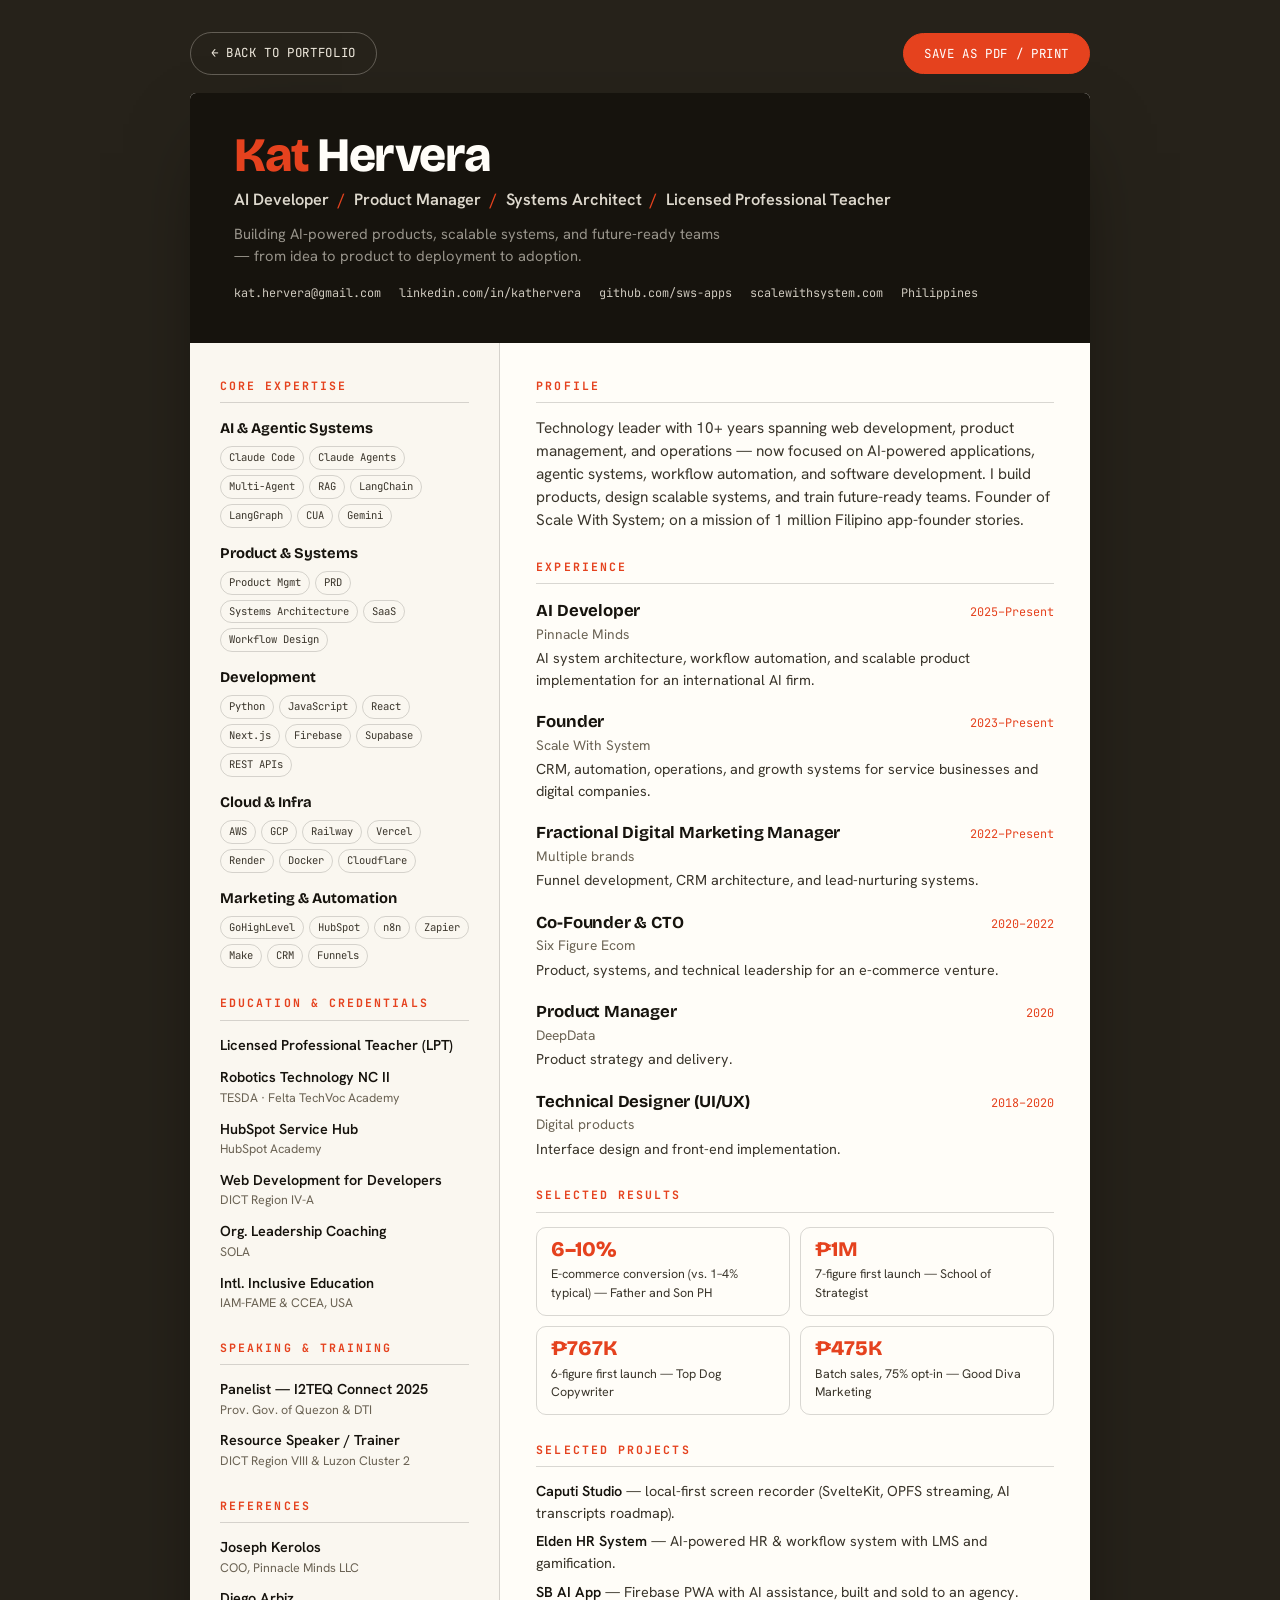
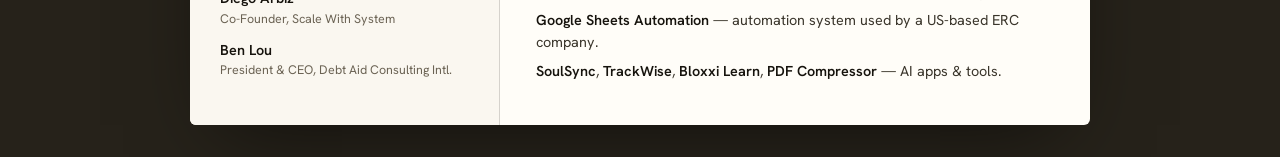
==== resume.html @ 1b1add08 "Add print-ready résumé page and hero download button New self-contained resume.html (matched to the " ====
<!DOCTYPE html>
<html lang="en">
<head>
<meta charset="UTF-8" />
<meta name="viewport" content="width=device-width, initial-scale=1.0" />
<title>Kat Hervera — Résumé</title>
<meta name="description" content="Résumé of Kat Hervera — AI Developer, Product Manager, Systems Architect, and Licensed Professional Teacher." />
<link rel="icon" href="data:image/svg+xml,<svg xmlns='http://www.w3.org/2000/svg' viewBox='0 0 100 100'><rect width='100' height='100' fill='%2316130d'/><text x='50' y='68' font-family='Georgia,serif' font-size='58' font-weight='700' fill='%23e5421e' text-anchor='middle'>K</text></svg>" />
<link rel="preconnect" href="https://fonts.googleapis.com" />
<link rel="preconnect" href="https://fonts.gstatic.com" crossorigin />
<link href="https://fonts.googleapis.com/css2?family=Bricolage+Grotesque:opsz,wght@12..96,600;12..96,700;12..96,800&family=Hanken+Grotesk:wght@400;500;600;700&family=JetBrains+Mono:wght@400;500&display=swap" rel="stylesheet" />
<style>
:root{
  --paper:#fffdf8;--ink:#16130d;--ink-2:#3a352b;--ink-3:#6b6354;
  --accent:#e5421e;--line:rgba(22,19,13,.16);
  --display:"Bricolage Grotesque",sans-serif;--body:"Hanken Grotesk",-apple-system,sans-serif;--mono:"JetBrains Mono",ui-monospace,monospace;
}
*{box-sizing:border-box;margin:0;padding:0}
body{background:#26221a;font-family:var(--body);color:var(--ink);line-height:1.5;-webkit-font-smoothing:antialiased;padding:32px 16px}
a{color:inherit;text-decoration:none}

/* toolbar (screen only) */
.bar{max-width:900px;margin:0 auto 18px;display:flex;justify-content:space-between;align-items:center;gap:12px}
.bar a,.bar button{font-family:var(--mono);font-size:.78rem;letter-spacing:.05em;text-transform:uppercase;border-radius:100px;padding:11px 20px;cursor:pointer;border:1px solid rgba(239,233,221,.3);background:transparent;color:#efe9dd;transition:.25s}
.bar a:hover{background:rgba(239,233,221,.1)}
.bar .dl{background:var(--accent);border-color:var(--accent);color:#fff}
.bar .dl:hover{background:#ff4d24}

/* sheet */
.sheet{max-width:900px;margin:0 auto;background:var(--paper);border-radius:6px;overflow:hidden;box-shadow:0 30px 80px -30px rgba(0,0,0,.6)}
.head{background:var(--ink);color:var(--paper);padding:40px 44px}
.head__name{font-family:var(--display);font-weight:800;font-size:3rem;letter-spacing:-.03em;line-height:.95}
.head__name .a{color:var(--accent)}
.head__roles{font-family:var(--body);font-weight:600;margin-top:10px;color:rgba(239,233,221,.92);font-size:1.02rem}
.head__roles i{color:var(--accent);font-style:normal;padding:0 .3em}
.head__tag{margin-top:10px;color:rgba(239,233,221,.6);font-size:.92rem;max-width:62ch}
.head__contact{display:flex;flex-wrap:wrap;gap:6px 18px;margin-top:18px;font-family:var(--mono);font-size:.74rem;color:rgba(239,233,221,.85)}
.head__contact a:hover{color:var(--accent)}

.cols{display:grid;grid-template-columns:1fr 1.9fr;gap:0}
.side{padding:34px 30px;border-right:1px solid var(--line);background:#faf7f0}
.main{padding:34px 36px}
.sec{margin-bottom:26px}
.sec:last-child{margin-bottom:0}
.sec__h{font-family:var(--mono);font-size:.72rem;letter-spacing:.18em;text-transform:uppercase;color:var(--accent);margin-bottom:14px;padding-bottom:8px;border-bottom:1px solid var(--line)}
.profile{color:var(--ink-2);font-size:.96rem}

.grp{margin-bottom:14px}
.grp__t{font-family:var(--display);font-weight:700;font-size:.92rem;margin-bottom:7px}
.chips{display:flex;flex-wrap:wrap;gap:5px}
.chips span{font-family:var(--mono);font-size:.66rem;border:1px solid var(--line);border-radius:100px;padding:3px 8px;color:var(--ink-2)}

.cred{margin-bottom:11px}
.cred__t{font-weight:600;font-size:.9rem}
.cred__s{font-size:.78rem;color:var(--ink-3)}

.job{margin-bottom:18px;position:relative}
.job:last-child{margin-bottom:0}
.job__top{display:flex;justify-content:space-between;align-items:baseline;gap:10px}
.job__role{font-family:var(--display);font-weight:700;font-size:1.05rem;letter-spacing:-.01em}
.job__yr{font-family:var(--mono);font-size:.74rem;color:var(--accent);white-space:nowrap}
.job__org{font-size:.86rem;color:var(--ink-3);margin-bottom:4px}
.job__d{font-size:.9rem;color:var(--ink-2)}

.results{display:grid;grid-template-columns:1fr 1fr;gap:10px}
.res{border:1px solid var(--line);border-radius:10px;padding:12px 14px}
.res__n{font-family:var(--display);font-weight:800;font-size:1.3rem;color:var(--accent);line-height:1}
.res__l{font-size:.78rem;color:var(--ink-2);margin-top:5px}

.proj{font-size:.9rem;color:var(--ink-2);margin-bottom:7px}
.proj b{color:var(--ink);font-weight:600}

@media(max-width:720px){
  .cols{grid-template-columns:1fr}
  .side{border-right:none;border-bottom:1px solid var(--line)}
  .head__name{font-size:2.3rem}
}

@media print{
  @page{size:A4;margin:12mm}
  body{background:#fff;padding:0}
  .bar{display:none}
  .sheet{max-width:none;box-shadow:none;border-radius:0}
  .head{padding:0 0 18px}
  .head,.side,.main,.res,.chips span,.sec__h,.head__name .a,.res__n,.job__yr,.head__roles i{-webkit-print-color-adjust:exact;print-color-adjust:exact}
  .head{background:#fff;color:var(--ink)}
  .head__name .a{color:var(--accent)}
  .head__roles{color:var(--ink)}
  .head__tag{color:var(--ink-2)}
  .head__contact{color:var(--ink-2)}
  .cols{grid-template-columns:1fr 1.9fr;gap:0}
  .side{background:#fff;padding:18px 18px 0 0;border-right:1px solid var(--line)}
  .main{padding:18px 0 0 22px}
  .job,.grp,.cred,.sec{break-inside:avoid}
}
</style>
</head>
<body>

<div class="bar">
  <a href="index.html">← Back to portfolio</a>
  <button class="dl" onclick="window.print()">Save as PDF / Print</button>
</div>

<div class="sheet">
  <header class="head">
    <h1 class="head__name"><span class="a">Kat</span> Hervera</h1>
    <p class="head__roles">AI Developer <i>/</i> Product Manager <i>/</i> Systems Architect <i>/</i> Licensed Professional Teacher</p>
    <p class="head__tag">Building AI-powered products, scalable systems, and future-ready teams — from idea to product to deployment to adoption.</p>
    <div class="head__contact">
      <a href="mailto:kat.hervera@gmail.com">kat.hervera@gmail.com</a>
      <a href="https://www.linkedin.com/in/kathervera/">linkedin.com/in/kathervera</a>
      <a href="https://github.com/sws-apps">github.com/sws-apps</a>
      <a href="https://www.scalewithsystem.com/">scalewithsystem.com</a>
      <span>Philippines</span>
    </div>
  </header>

  <div class="cols">
    <aside class="side">
      <div class="sec">
        <h2 class="sec__h">Core Expertise</h2>
        <div class="grp"><div class="grp__t">AI &amp; Agentic Systems</div><div class="chips"><span>Claude Code</span><span>Claude Agents</span><span>Multi-Agent</span><span>RAG</span><span>LangChain</span><span>LangGraph</span><span>CUA</span><span>Gemini</span></div></div>
        <div class="grp"><div class="grp__t">Product &amp; Systems</div><div class="chips"><span>Product Mgmt</span><span>PRD</span><span>Systems Architecture</span><span>SaaS</span><span>Workflow Design</span></div></div>
        <div class="grp"><div class="grp__t">Development</div><div class="chips"><span>Python</span><span>JavaScript</span><span>React</span><span>Next.js</span><span>Firebase</span><span>Supabase</span><span>REST APIs</span></div></div>
        <div class="grp"><div class="grp__t">Cloud &amp; Infra</div><div class="chips"><span>AWS</span><span>GCP</span><span>Railway</span><span>Vercel</span><span>Render</span><span>Docker</span><span>Cloudflare</span></div></div>
        <div class="grp"><div class="grp__t">Marketing &amp; Automation</div><div class="chips"><span>GoHighLevel</span><span>HubSpot</span><span>n8n</span><span>Zapier</span><span>Make</span><span>CRM</span><span>Funnels</span></div></div>
      </div>
      <div class="sec">
        <h2 class="sec__h">Education &amp; Credentials</h2>
        <div class="cred"><div class="cred__t">Licensed Professional Teacher (LPT)</div></div>
        <div class="cred"><div class="cred__t">Robotics Technology NC II</div><div class="cred__s">TESDA · Felta TechVoc Academy</div></div>
        <div class="cred"><div class="cred__t">HubSpot Service Hub</div><div class="cred__s">HubSpot Academy</div></div>
        <div class="cred"><div class="cred__t">Web Development for Developers</div><div class="cred__s">DICT Region IV-A</div></div>
        <div class="cred"><div class="cred__t">Org. Leadership Coaching</div><div class="cred__s">SOLA</div></div>
        <div class="cred"><div class="cred__t">Intl. Inclusive Education</div><div class="cred__s">IAM-FAME &amp; CCEA, USA</div></div>
      </div>
      <div class="sec">
        <h2 class="sec__h">Speaking &amp; Training</h2>
        <div class="cred"><div class="cred__t">Panelist — I2TEQ Connect 2025</div><div class="cred__s">Prov. Gov. of Quezon &amp; DTI</div></div>
        <div class="cred"><div class="cred__t">Resource Speaker / Trainer</div><div class="cred__s">DICT Region VIII &amp; Luzon Cluster 2</div></div>
      </div>
      <div class="sec">
        <h2 class="sec__h">References</h2>
        <div class="cred"><div class="cred__t">Joseph Kerolos</div><div class="cred__s">COO, Pinnacle Minds LLC</div></div>
        <div class="cred"><div class="cred__t">Diego Arbiz</div><div class="cred__s">Co-Founder, Scale With System</div></div>
        <div class="cred"><div class="cred__t">Ben Lou</div><div class="cred__s">President &amp; CEO, Debt Aid Consulting Intl.</div></div>
      </div>
    </aside>

    <main class="main">
      <div class="sec">
        <h2 class="sec__h">Profile</h2>
        <p class="profile">Technology leader with 10+ years spanning web development, product management, and operations — now focused on AI-powered applications, agentic systems, workflow automation, and software development. I build products, design scalable systems, and train future-ready teams. Founder of Scale With System; on a mission of 1 million Filipino app-founder stories.</p>
      </div>
      <div class="sec">
        <h2 class="sec__h">Experience</h2>
        <div class="job"><div class="job__top"><span class="job__role">AI Developer</span><span class="job__yr">2025–Present</span></div><div class="job__org">Pinnacle Minds</div><p class="job__d">AI system architecture, workflow automation, and scalable product implementation for an international AI firm.</p></div>
        <div class="job"><div class="job__top"><span class="job__role">Founder</span><span class="job__yr">2023–Present</span></div><div class="job__org">Scale With System</div><p class="job__d">CRM, automation, operations, and growth systems for service businesses and digital companies.</p></div>
        <div class="job"><div class="job__top"><span class="job__role">Fractional Digital Marketing Manager</span><span class="job__yr">2022–Present</span></div><div class="job__org">Multiple brands</div><p class="job__d">Funnel development, CRM architecture, and lead-nurturing systems.</p></div>
        <div class="job"><div class="job__top"><span class="job__role">Co-Founder &amp; CTO</span><span class="job__yr">2020–2022</span></div><div class="job__org">Six Figure Ecom</div><p class="job__d">Product, systems, and technical leadership for an e-commerce venture.</p></div>
        <div class="job"><div class="job__top"><span class="job__role">Product Manager</span><span class="job__yr">2020</span></div><div class="job__org">DeepData</div><p class="job__d">Product strategy and delivery.</p></div>
        <div class="job"><div class="job__top"><span class="job__role">Technical Designer (UI/UX)</span><span class="job__yr">2018–2020</span></div><div class="job__org">Digital products</div><p class="job__d">Interface design and front-end implementation.</p></div>
      </div>
      <div class="sec">
        <h2 class="sec__h">Selected Results</h2>
        <div class="results">
          <div class="res"><div class="res__n">6–10%</div><div class="res__l">E-commerce conversion (vs. 1–4% typical) — Father and Son PH</div></div>
          <div class="res"><div class="res__n">₱1M</div><div class="res__l">7-figure first launch — School of Strategist</div></div>
          <div class="res"><div class="res__n">₱767K</div><div class="res__l">6-figure first launch — Top Dog Copywriter</div></div>
          <div class="res"><div class="res__n">₱475K</div><div class="res__l">Batch sales, 75% opt-in — Good Diva Marketing</div></div>
        </div>
      </div>
      <div class="sec">
        <h2 class="sec__h">Selected Projects</h2>
        <p class="proj"><b>Caputi Studio</b> — local-first screen recorder (SvelteKit, OPFS streaming, AI transcripts roadmap).</p>
        <p class="proj"><b>Elden HR System</b> — AI-powered HR &amp; workflow system with LMS and gamification.</p>
        <p class="proj"><b>SB AI App</b> — Firebase PWA with AI assistance, built and sold to an agency.</p>
        <p class="proj"><b>Google Sheets Automation</b> — automation system used by a US-based ERC company.</p>
        <p class="proj"><b>SoulSync</b>, <b>TrackWise</b>, <b>Bloxxi Learn</b>, <b>PDF Compressor</b> — AI apps &amp; tools.</p>
      </div>
    </main>
  </div>
</div>

</body>
</html>
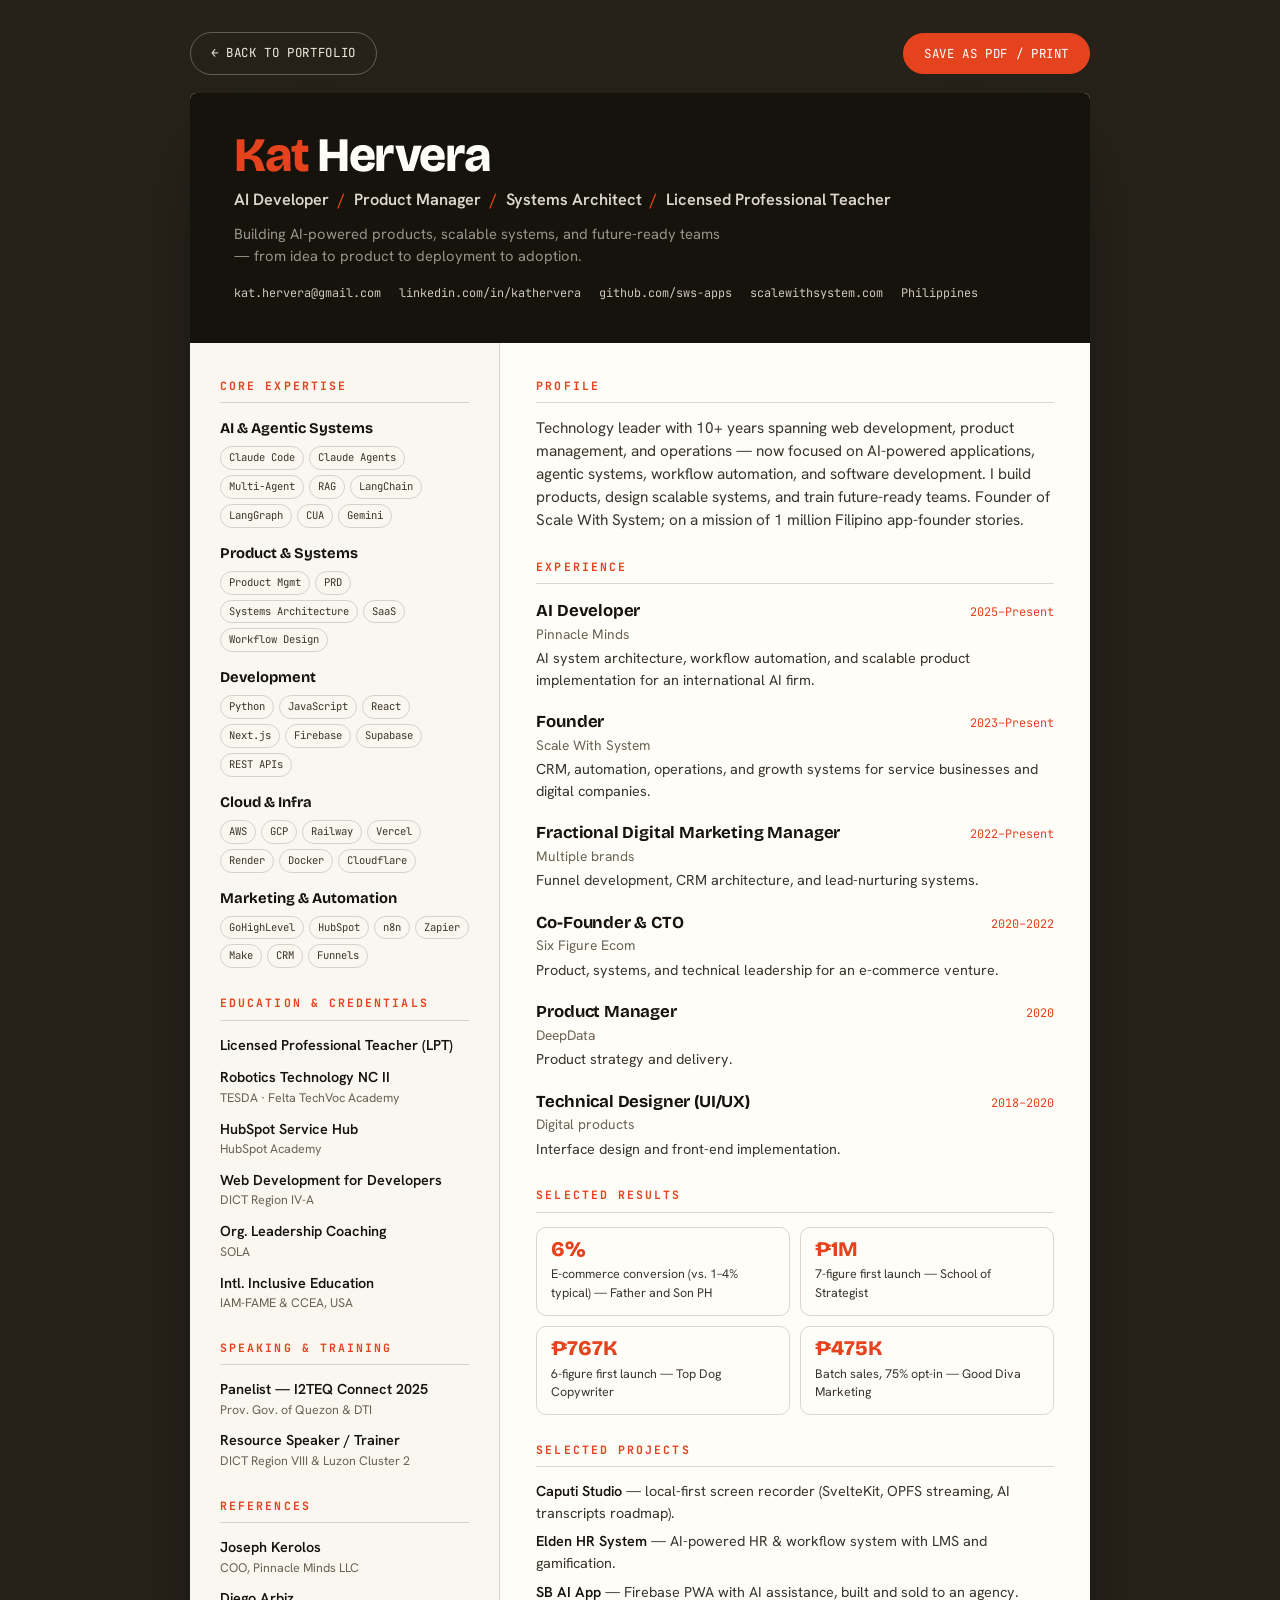
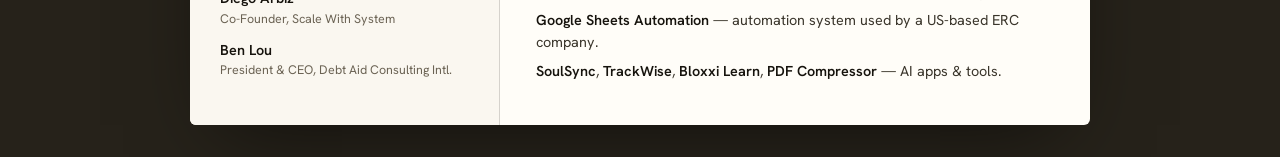
==== commit 80ad909d: "Fix case-study mockups & metrics - Correct mismatched client images: Good Diva now uses its sales pa" ====
--- a/resume.html
+++ b/resume.html
@@ -165,7 +165,7 @@
       <div class="sec">
         <h2 class="sec__h">Selected Results</h2>
         <div class="results">
-          <div class="res"><div class="res__n">6–10%</div><div class="res__l">E-commerce conversion (vs. 1–4% typical) — Father and Son PH</div></div>
+          <div class="res"><div class="res__n">6%</div><div class="res__l">E-commerce conversion (vs. 1–4% typical) — Father and Son PH</div></div>
           <div class="res"><div class="res__n">₱1M</div><div class="res__l">7-figure first launch — School of Strategist</div></div>
           <div class="res"><div class="res__n">₱767K</div><div class="res__l">6-figure first launch — Top Dog Copywriter</div></div>
           <div class="res"><div class="res__n">₱475K</div><div class="res__l">Batch sales, 75% opt-in — Good Diva Marketing</div></div>
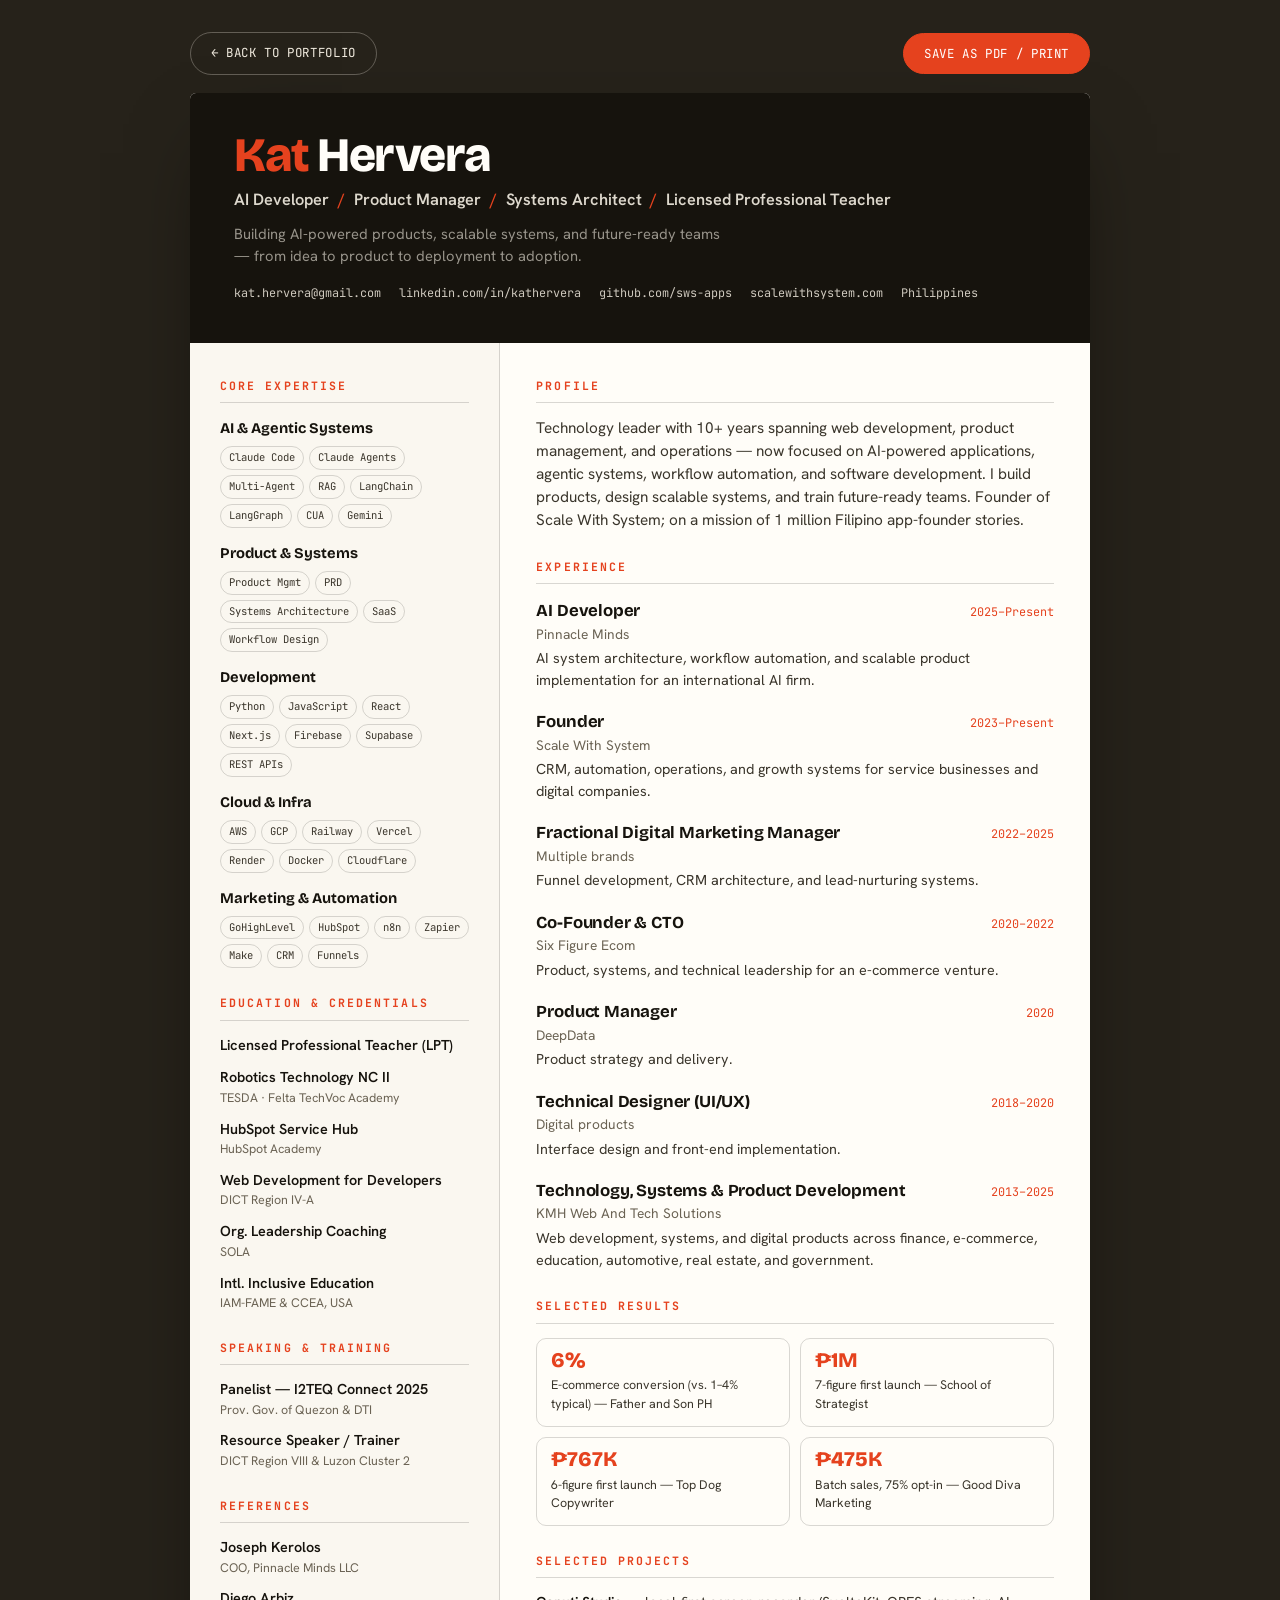
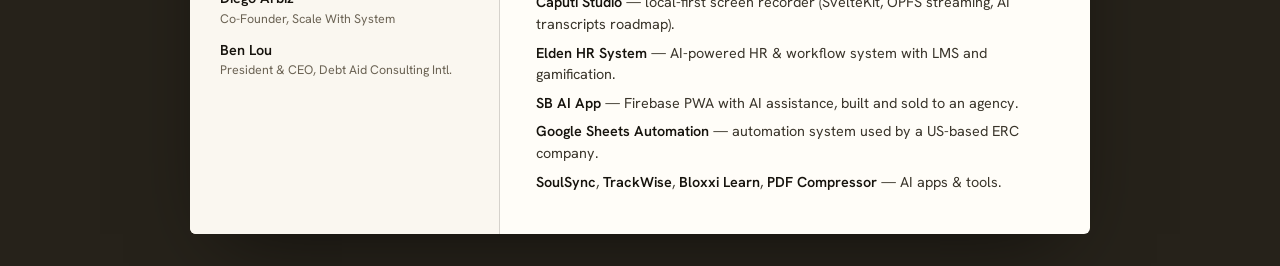
==== commit d1124501: "Update experience dates and add KMH company - Fractional Digital Marketing Manager now ends 2025 - 2" ====
--- a/resume.html
+++ b/resume.html
@@ -157,10 +157,11 @@
         <h2 class="sec__h">Experience</h2>
         <div class="job"><div class="job__top"><span class="job__role">AI Developer</span><span class="job__yr">2025–Present</span></div><div class="job__org">Pinnacle Minds</div><p class="job__d">AI system architecture, workflow automation, and scalable product implementation for an international AI firm.</p></div>
         <div class="job"><div class="job__top"><span class="job__role">Founder</span><span class="job__yr">2023–Present</span></div><div class="job__org">Scale With System</div><p class="job__d">CRM, automation, operations, and growth systems for service businesses and digital companies.</p></div>
-        <div class="job"><div class="job__top"><span class="job__role">Fractional Digital Marketing Manager</span><span class="job__yr">2022–Present</span></div><div class="job__org">Multiple brands</div><p class="job__d">Funnel development, CRM architecture, and lead-nurturing systems.</p></div>
+        <div class="job"><div class="job__top"><span class="job__role">Fractional Digital Marketing Manager</span><span class="job__yr">2022–2025</span></div><div class="job__org">Multiple brands</div><p class="job__d">Funnel development, CRM architecture, and lead-nurturing systems.</p></div>
         <div class="job"><div class="job__top"><span class="job__role">Co-Founder &amp; CTO</span><span class="job__yr">2020–2022</span></div><div class="job__org">Six Figure Ecom</div><p class="job__d">Product, systems, and technical leadership for an e-commerce venture.</p></div>
         <div class="job"><div class="job__top"><span class="job__role">Product Manager</span><span class="job__yr">2020</span></div><div class="job__org">DeepData</div><p class="job__d">Product strategy and delivery.</p></div>
         <div class="job"><div class="job__top"><span class="job__role">Technical Designer (UI/UX)</span><span class="job__yr">2018–2020</span></div><div class="job__org">Digital products</div><p class="job__d">Interface design and front-end implementation.</p></div>
+        <div class="job"><div class="job__top"><span class="job__role">Technology, Systems &amp; Product Development</span><span class="job__yr">2013–2025</span></div><div class="job__org">KMH Web And Tech Solutions</div><p class="job__d">Web development, systems, and digital products across finance, e-commerce, education, automotive, real estate, and government.</p></div>
       </div>
       <div class="sec">
         <h2 class="sec__h">Selected Results</h2>
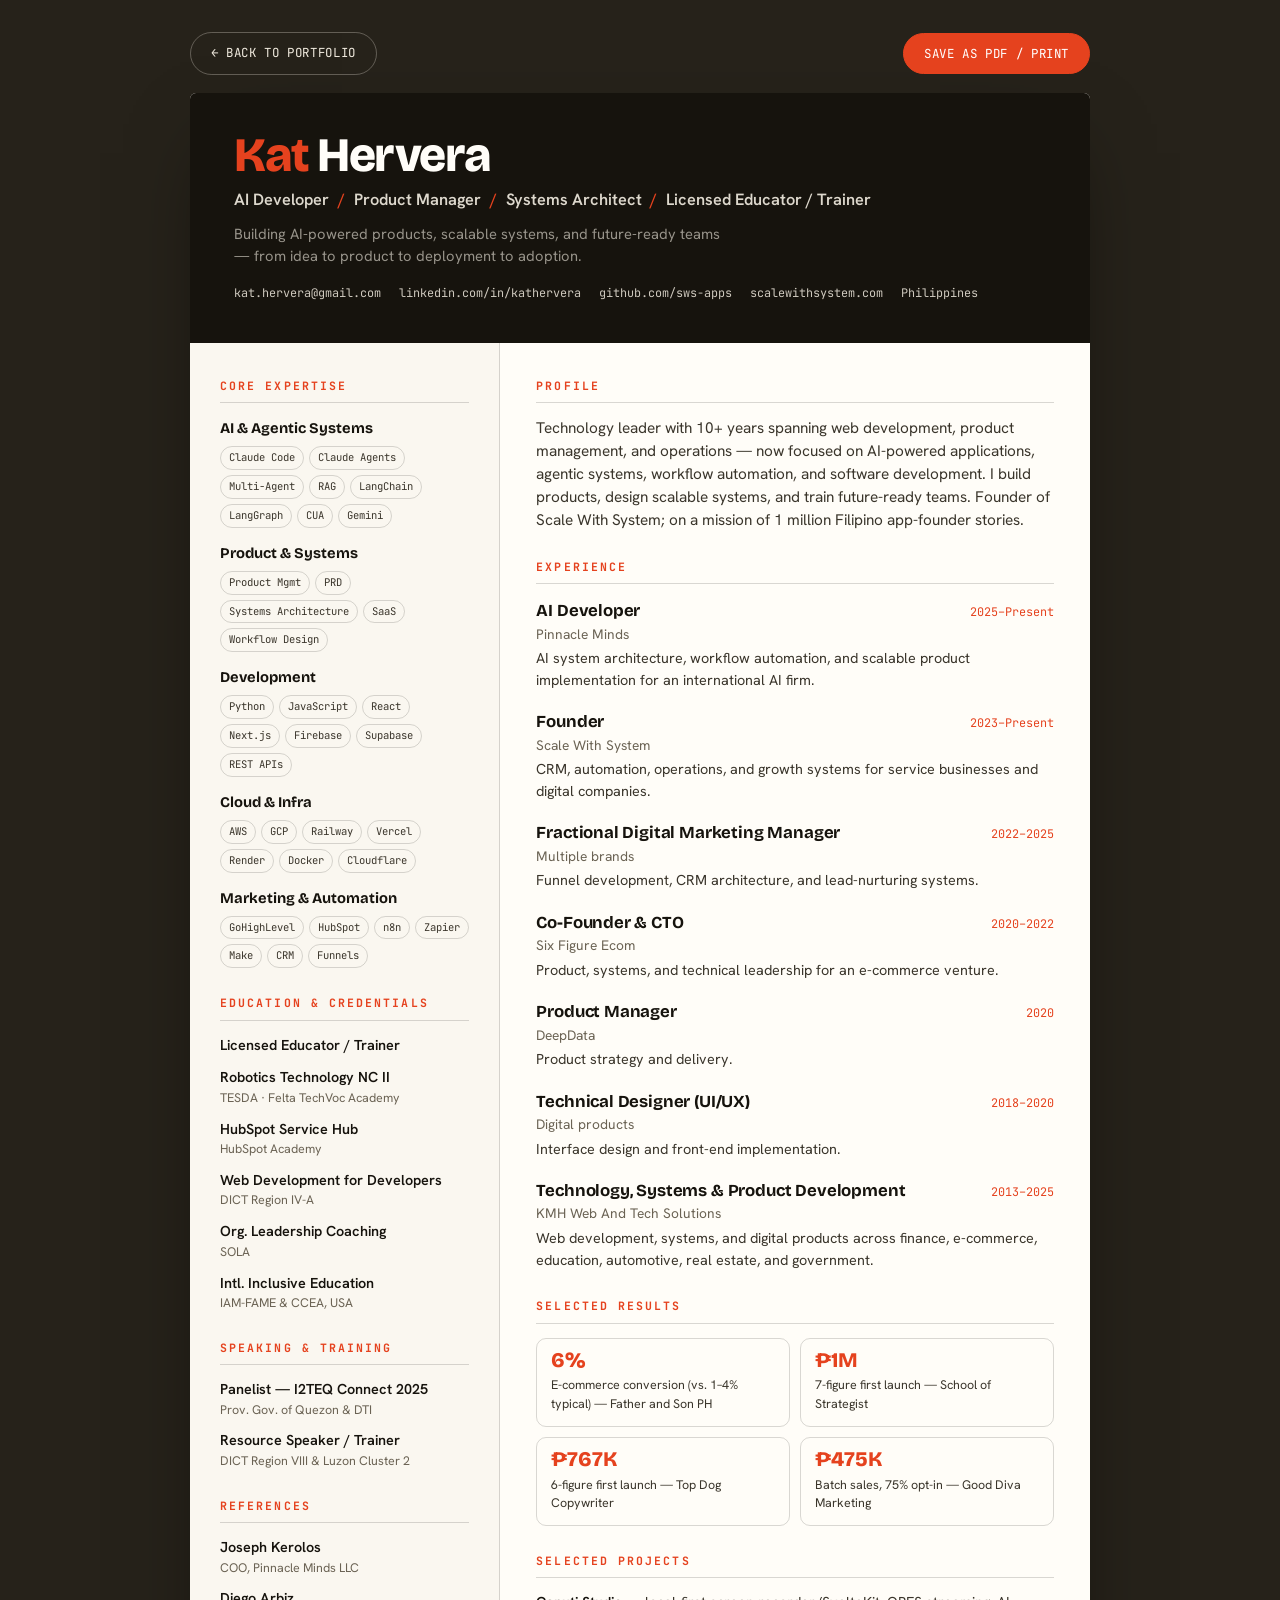
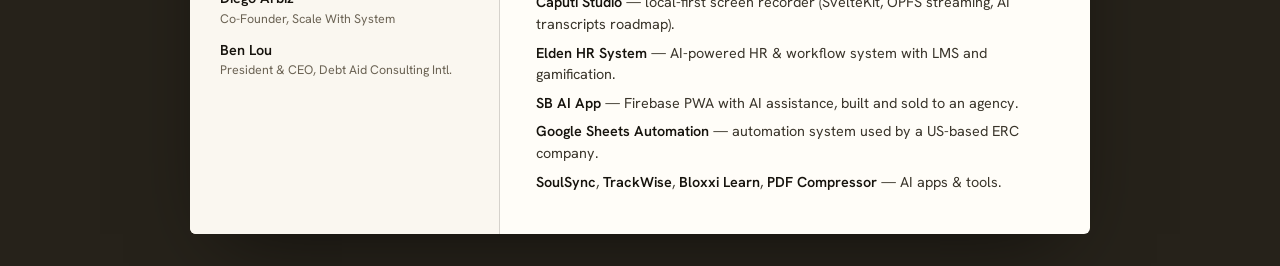
==== commit 0308805a: "Rename credential to "Licensed Educator / Trainer" Replace "Licensed Professional Teacher" (LPT) acr" ====
--- a/resume.html
+++ b/resume.html
@@ -4,7 +4,7 @@
 <meta charset="UTF-8" />
 <meta name="viewport" content="width=device-width, initial-scale=1.0" />
 <title>Kat Hervera — Résumé</title>
-<meta name="description" content="Résumé of Kat Hervera — AI Developer, Product Manager, Systems Architect, and Licensed Professional Teacher." />
+<meta name="description" content="Résumé of Kat Hervera — AI Developer, Product Manager, Systems Architect, and Licensed Educator / Trainer." />
 <link rel="icon" href="data:image/svg+xml,<svg xmlns='http://www.w3.org/2000/svg' viewBox='0 0 100 100'><rect width='100' height='100' fill='%2316130d'/><text x='50' y='68' font-family='Georgia,serif' font-size='58' font-weight='700' fill='%23e5421e' text-anchor='middle'>K</text></svg>" />
 <link rel="preconnect" href="https://fonts.googleapis.com" />
 <link rel="preconnect" href="https://fonts.gstatic.com" crossorigin />
@@ -105,7 +105,7 @@
 <div class="sheet">
   <header class="head">
     <h1 class="head__name"><span class="a">Kat</span> Hervera</h1>
-    <p class="head__roles">AI Developer <i>/</i> Product Manager <i>/</i> Systems Architect <i>/</i> Licensed Professional Teacher</p>
+    <p class="head__roles">AI Developer <i>/</i> Product Manager <i>/</i> Systems Architect <i>/</i> Licensed Educator / Trainer</p>
     <p class="head__tag">Building AI-powered products, scalable systems, and future-ready teams — from idea to product to deployment to adoption.</p>
     <div class="head__contact">
       <a href="mailto:kat.hervera@gmail.com">kat.hervera@gmail.com</a>
@@ -128,7 +128,7 @@
       </div>
       <div class="sec">
         <h2 class="sec__h">Education &amp; Credentials</h2>
-        <div class="cred"><div class="cred__t">Licensed Professional Teacher (LPT)</div></div>
+        <div class="cred"><div class="cred__t">Licensed Educator / Trainer</div></div>
         <div class="cred"><div class="cred__t">Robotics Technology NC II</div><div class="cred__s">TESDA · Felta TechVoc Academy</div></div>
         <div class="cred"><div class="cred__t">HubSpot Service Hub</div><div class="cred__s">HubSpot Academy</div></div>
         <div class="cred"><div class="cred__t">Web Development for Developers</div><div class="cred__s">DICT Region IV-A</div></div>
